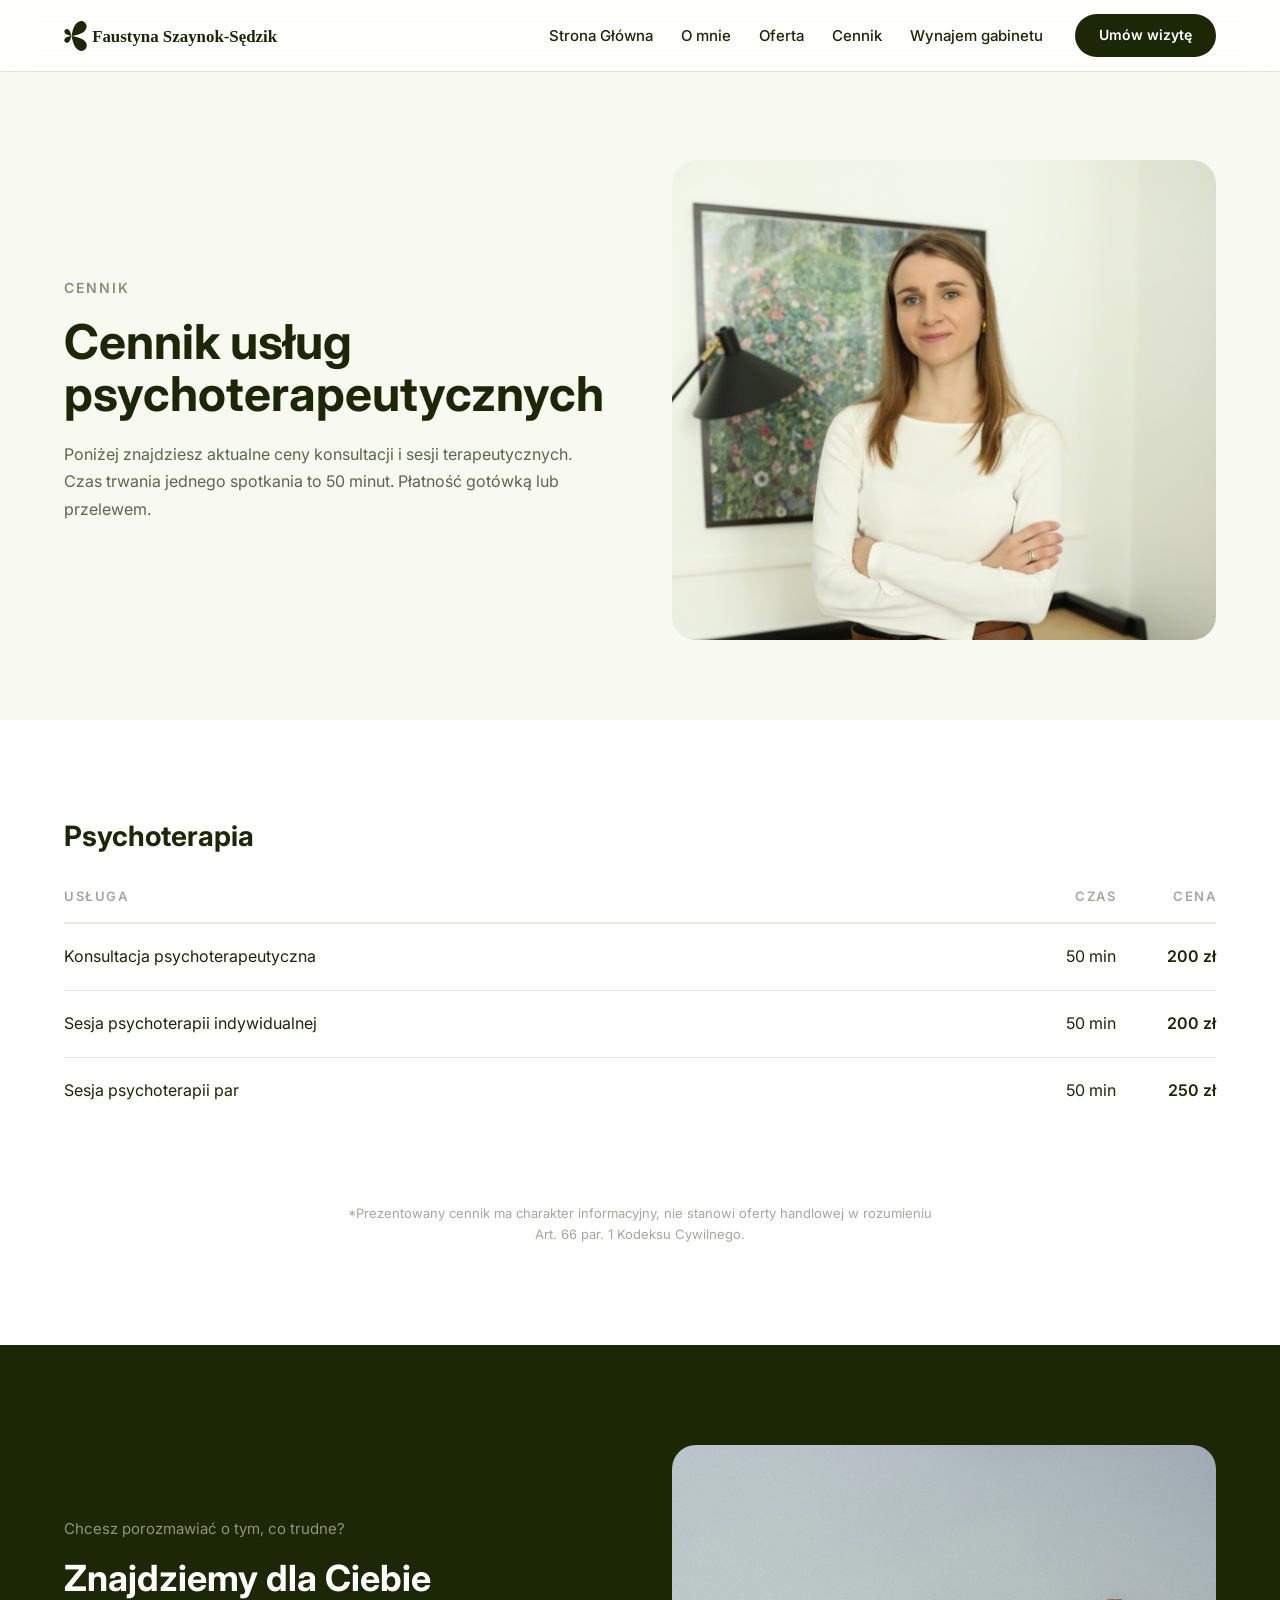
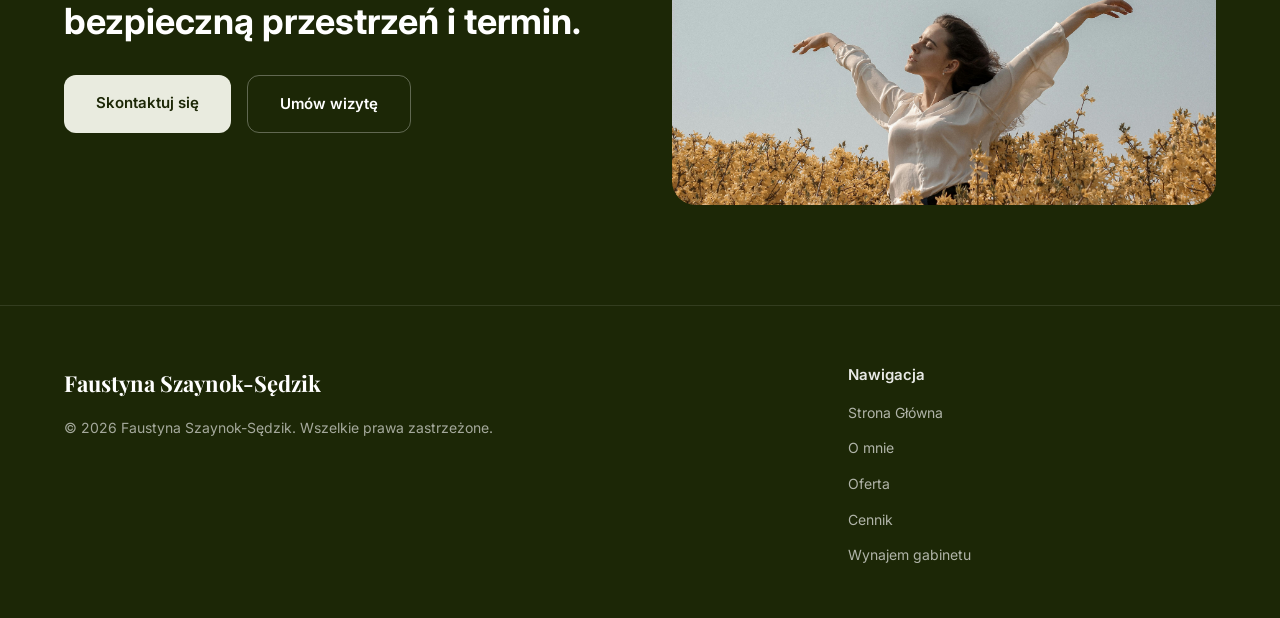
==== cennik.html @ 0db98215 "Redesign strony: nowe sekcje, podstrony cennik i wynajem, aktualizacja zdjęć - Nowa sekcja "Jak prze" ====
<!DOCTYPE html>
<html lang="pl">
<head>
  <meta charset="UTF-8">
  <meta name="viewport" content="width=device-width, initial-scale=1.0">
  <title>Cennik — Faustyna Szaynok-Sędzik | Psychoterapeuta Wrocław</title>
  <meta name="description" content="Cennik usług psychoterapeutycznych. Konsultacja psychoterapeutyczna, sesja terapeutyczna, wynajem gabinetów. Faustyna Szaynok-Sędzik, Wrocław.">
  <link rel="icon" href="assets/images/favicon.png" type="image/png">
  <link rel="preconnect" href="https://fonts.googleapis.com">
  <link rel="preconnect" href="https://fonts.gstatic.com" crossorigin>
  <link href="https://fonts.googleapis.com/css2?family=Inter:wght@400;600&family=Playfair+Display:wght@700&display=swap" rel="stylesheet">
  <link rel="stylesheet" href="css/style.css">
  <style>
    /* ========== PRICING PAGE ========== */
    .pricing-hero {
      padding: 160px 0 80px;
      background: var(--color-offwhite);
    }

    .pricing-hero__inner {
      display: grid;
      grid-template-columns: 1fr 1fr;
      gap: 64px;
      align-items: center;
    }

    .pricing-hero__subtitle {
      font-size: 14px;
      font-weight: 600;
      text-transform: uppercase;
      letter-spacing: 2px;
      color: var(--color-primary);
      opacity: 0.5;
      margin-bottom: 16px;
    }

    .pricing-hero__title {
      font-family: var(--font-heading);
      font-size: 48px;
      font-weight: 700;
      color: var(--color-primary);
      line-height: 1.1;
      margin-bottom: 20px;
    }

    .pricing-hero__text {
      font-size: 16px;
      line-height: 1.7;
      color: var(--color-primary);
      opacity: 0.7;
    }

    .pricing-hero__image {
      width: 100%;
      height: 480px;
      object-fit: cover;
      object-position: center 20%;
      border-radius: var(--radius);
    }

    /* Pricing tables */
    .pricing {
      padding: 100px 0;
      background: var(--color-white);
    }

    .pricing__section {
      margin-bottom: 80px;
    }

    .pricing__section:last-child {
      margin-bottom: 0;
    }

    .pricing__section-header {
      display: flex;
      align-items: baseline;
      gap: 24px;
      margin-bottom: 32px;
    }

    .pricing__section-number {
      font-family: var(--font-heading);
      font-size: 48px;
      font-weight: 700;
      color: var(--color-primary);
      opacity: 0.15;
      line-height: 1;
    }

    .pricing__section-title {
      font-family: var(--font-heading);
      font-size: 28px;
      font-weight: 700;
      color: var(--color-primary);
    }

    .pricing__table {
      width: 100%;
      border-collapse: collapse;
    }

    .pricing__table thead th {
      font-size: 13px;
      font-weight: 600;
      text-transform: uppercase;
      letter-spacing: 1.5px;
      color: var(--color-primary);
      opacity: 0.4;
      padding: 0 0 16px;
      text-align: left;
      border-bottom: 2px solid var(--color-sage);
    }

    .pricing__table thead th:nth-child(2),
    .pricing__table thead th:nth-child(3) {
      text-align: right;
      width: 100px;
    }

    .pricing__table tbody td {
      font-size: 16px;
      color: var(--color-primary);
      padding: 20px 0;
      border-bottom: 1px solid var(--color-sage);
    }

    .pricing__table tbody td:nth-child(2),
    .pricing__table tbody td:nth-child(3) {
      text-align: right;
      white-space: nowrap;
    }

    .pricing__table tbody td:nth-child(3) {
      font-weight: 600;
    }

    .pricing__table tbody tr:last-child td {
      border-bottom: none;
    }

    /* CTA section */
    .pricing-cta {
      padding: 100px 0;
      background: var(--color-primary);
    }

    .pricing-cta__inner {
      display: grid;
      grid-template-columns: 1fr 1fr;
      gap: 64px;
      align-items: center;
    }

    .pricing-cta__subtitle {
      font-size: 15px;
      color: var(--color-white);
      opacity: 0.5;
      margin-bottom: 16px;
    }

    .pricing-cta__title {
      font-family: var(--font-heading);
      font-size: 36px;
      font-weight: 700;
      color: var(--color-white);
      line-height: 1.2;
      margin-bottom: 32px;
    }

    .pricing-cta__buttons {
      display: flex;
      gap: 16px;
    }

    .pricing-cta__btn {
      display: inline-block;
      padding: 16px 32px;
      border-radius: var(--radius-sm);
      font-size: 15px;
      font-weight: 600;
      text-decoration: none;
      transition: opacity 0.2s;
    }

    .pricing-cta__btn:hover {
      opacity: 0.85;
    }

    .pricing-cta__btn--primary {
      background: var(--color-sage);
      color: var(--color-primary);
    }

    .pricing-cta__btn--outline {
      background: transparent;
      color: var(--color-white);
      border: 1.5px solid rgba(255,255,255,0.3);
    }

    .pricing-cta__image {
      width: 100%;
      height: 360px;
      object-fit: cover;
      border-radius: var(--radius);
    }

    /* Disclaimer */
    .pricing__disclaimer {
      text-align: center;
      font-size: 13px;
      color: var(--color-primary);
      opacity: 0.4;
      margin-top: 64px;
      line-height: 1.6;
    }

    /* Responsive */
    @media (max-width: 768px) {
      .pricing-hero__inner {
        grid-template-columns: 1fr;
        gap: 40px;
      }
      .pricing-hero__title {
        font-size: 32px;
      }
      .pricing-hero__image {
        height: 300px;
      }
      .pricing-cta__inner {
        grid-template-columns: 1fr;
        gap: 40px;
      }
      .pricing-cta__title {
        font-size: 28px;
      }
      .pricing-cta__image {
        height: 260px;
      }
      .pricing-cta__buttons {
        flex-direction: column;
      }
      .pricing-cta__btn {
        text-align: center;
      }
      .pricing__table tbody td,
      .pricing__table thead th {
        font-size: 14px;
      }
    }
  </style>
</head>
<body>

  <!-- ========== NAV ========== -->
  <nav class="nav" id="nav">
    <div class="container nav__inner">
      <a href="index.html" class="nav__logo">
        <img src="assets/images/logo-small.svg" alt="Faustyna Szaynok-Sędzik — Psychoterapia" class="nav__logo-img">
      </a>
      <button class="nav__hamburger" id="nav-toggle" aria-label="Otwórz menu" aria-expanded="false">
        <span></span>
        <span></span>
        <span></span>
      </button>
      <div class="nav__menu" id="nav-menu">
        <ul class="nav__list">
          <li><a href="index.html" class="nav__link">Strona Główna</a></li>
          <li><a href="index.html#about-section" class="nav__link">O mnie</a></li>
          <li><a href="index.html#service-section" class="nav__link">Oferta</a></li>
          <li><a href="cennik.html" class="nav__link">Cennik</a></li>
          <li><a href="wynajem.html" class="nav__link">Wynajem gabinetu</a></li>
        </ul>
        <a href="index.html#booking-section" class="btn btn--primary nav__cta">Umów wizytę</a>
      </div>
    </div>
  </nav>

  <!-- ========== PRICING HERO ========== -->
  <section class="pricing-hero">
    <div class="container">
      <div class="pricing-hero__inner">
        <div>
          <p class="pricing-hero__subtitle">Cennik</p>
          <h1 class="pricing-hero__title">Cennik usług psychoterapeutycznych</h1>
          <p class="pricing-hero__text">Poniżej znajdziesz aktualne ceny konsultacji i sesji terapeutycznych. Czas trwania jednego spotkania to 50 minut. Płatność gotówką lub przelewem.</p>
        </div>
        <img src="assets/images/portrait-cennik.jpeg" alt="Faustyna Szaynok-Sędzik — psychoterapeuta Wrocław" class="pricing-hero__image">
      </div>
    </div>
  </section>

  <!-- ========== PRICING TABLES ========== -->
  <section class="pricing">
    <div class="container">

      <div class="pricing__section">
        <div class="pricing__section-header">
          <h2 class="pricing__section-title">Psychoterapia</h2>
        </div>
        <table class="pricing__table">
          <thead>
            <tr>
              <th>Usługa</th>
              <th>Czas</th>
              <th>Cena</th>
            </tr>
          </thead>
          <tbody>
            <tr>
              <td>Konsultacja psychoterapeutyczna</td>
              <td>50 min</td>
              <td>200 zł</td>
            </tr>
            <tr>
              <td>Sesja psychoterapii indywidualnej</td>
              <td>50 min</td>
              <td>200 zł</td>
            </tr>
            <tr>
              <td>Sesja psychoterapii par</td>
              <td>50 min</td>
              <td>250 zł</td>
            </tr>
          </tbody>
        </table>
      </div>

      <p class="pricing__disclaimer">*Prezentowany cennik ma charakter informacyjny, nie stanowi oferty handlowej w rozumieniu<br>Art. 66 par. 1 Kodeksu Cywilnego.</p>

    </div>
  </section>

  <!-- ========== CTA ========== -->
  <section class="pricing-cta">
    <div class="container">
      <div class="pricing-cta__inner">
        <div>
          <p class="pricing-cta__subtitle">Chcesz porozmawiać o tym, co trudne?</p>
          <h2 class="pricing-cta__title">Znajdziemy dla Ciebie bezpieczną przestrzeń i&nbsp;termin.</h2>
          <div class="pricing-cta__buttons">
            <a href="index.html#contact-section" class="pricing-cta__btn pricing-cta__btn--primary">Skontaktuj się</a>
            <a href="index.html#booking-section" class="pricing-cta__btn pricing-cta__btn--outline">Umów wizytę</a>
          </div>
        </div>
        <img src="assets/images/bg2.jpeg" alt="Gabinet psychoterapeutyczny Wrocław" class="pricing-cta__image">
      </div>
    </div>
  </section>

  <!-- ========== FOOTER ========== -->
  <footer class="footer">
    <div class="container footer__inner">
      <div class="footer__brand">
        <span class="footer__logo-text">Faustyna Szaynok-Sędzik</span>
        <p class="footer__copy">&copy; 2026 Faustyna Szaynok-Sędzik. Wszelkie prawa zastrzeżone.</p>
      </div>
      <nav class="footer__nav">
        <h4 class="footer__nav-title">Nawigacja</h4>
        <ul class="footer__nav-list">
          <li><a href="index.html">Strona Główna</a></li>
          <li><a href="index.html#about-section">O mnie</a></li>
          <li><a href="index.html#service-section">Oferta</a></li>
          <li><a href="cennik.html">Cennik</a></li>
          <li><a href="wynajem.html">Wynajem gabinetu</a></li>
        </ul>
      </nav>
    </div>
  </footer>

  <script src="js/main.js"></script>
</body>
</html>
---- css/style.css ----
/* ========================================
   DESIGN TOKENS / CUSTOM PROPERTIES
   ======================================== */
:root {
  --color-primary: #1C2706;
  --color-white: #FFFFFF;
  --color-sage: #E9EBDF;
  --color-green: #D5DEC5;
  --color-offwhite: #F8FAF2;
  --color-border: rgba(0, 0, 0, 0.12);

  --font-heading: 'Satoshi', 'Inter', sans-serif;
  --font-body: 'Inter', sans-serif;
  --font-logo: 'Playfair Display', Georgia, serif;

  --radius: 24px;
  --radius-sm: 12px;
  --radius-xs: 8px;
  --max-width: 1200px;

  --nav-height: 72px;
}

/* ========================================
   RESET & BASE
   ======================================== */
*,
*::before,
*::after {
  margin: 0;
  padding: 0;
  box-sizing: border-box;
}

html {
  scroll-behavior: smooth;
  scroll-padding-top: var(--nav-height);
}

body {
  font-family: var(--font-body);
  font-size: 16px;
  line-height: 1.6;
  color: var(--color-primary);
  background: var(--color-white);
  -webkit-font-smoothing: antialiased;
}

img {
  max-width: 100%;
  height: auto;
  display: block;
}

a {
  text-decoration: none;
  color: inherit;
}

ul {
  list-style: none;
}

h1, h2, h3, h4 {
  font-family: var(--font-heading);
  font-weight: 700;
  line-height: 1.2;
}

/* ========================================
   UTILITIES
   ======================================== */
.container {
  width: 100%;
  max-width: var(--max-width);
  margin: 0 auto;
  padding: 0 24px;
}

.section-title {
  font-size: 32px;
  text-align: center;
  margin-bottom: 48px;
}

.section-title--light {
  color: var(--color-white);
}

.btn {
  display: inline-flex;
  align-items: center;
  justify-content: center;
  padding: 14px 28px;
  border-radius: 50px;
  font-family: var(--font-body);
  font-size: 16px;
  font-weight: 600;
  cursor: pointer;
  border: none;
  transition: transform 0.2s, box-shadow 0.2s, opacity 0.2s;
}

.btn:hover {
  transform: translateY(-2px);
  box-shadow: 0 4px 16px rgba(28, 39, 6, 0.2);
}

.btn:active {
  transform: translateY(0);
}

.btn--primary {
  background: var(--color-primary);
  color: var(--color-white);
}

.tag {
  display: inline-block;
  padding: 6px 16px;
  background: rgba(28, 39, 6, 0.1);
  border-radius: 50px;
  font-size: 14px;
  font-weight: 600;
}


/* ========================================
   NAVIGATION
   ======================================== */
.nav {
  position: fixed;
  top: 0;
  left: 0;
  right: 0;
  z-index: 1000;
  height: var(--nav-height);
  background: rgba(255, 255, 255, 0.85);
  backdrop-filter: blur(16px);
  -webkit-backdrop-filter: blur(16px);
  border-bottom: 1px solid var(--color-border);
  transition: background 0.3s;
}

.nav__inner {
  display: flex;
  align-items: center;
  justify-content: space-between;
  height: 100%;
}

.nav__logo-img {
  height: 30px;
  width: auto;
}

.nav__menu {
  display: flex;
  align-items: center;
  gap: 32px;
}

.nav__list {
  display: flex;
  gap: 28px;
}

.nav__link {
  font-size: 15px;
  font-weight: 500;
  color: var(--color-primary);
  transition: opacity 0.2s;
  position: relative;
}

.nav__link::after {
  content: '';
  position: absolute;
  bottom: -4px;
  left: 0;
  width: 0;
  height: 2px;
  background: var(--color-primary);
  transition: width 0.25s;
}

.nav__link:hover::after {
  width: 100%;
}

.nav__cta {
  padding: 10px 24px;
  font-size: 14px;
}

/* Hamburger */
.nav__hamburger {
  display: none;
  flex-direction: column;
  justify-content: center;
  gap: 5px;
  width: 32px;
  height: 32px;
  background: none;
  border: none;
  cursor: pointer;
  padding: 0;
  z-index: 1001;
}

.nav__hamburger span {
  display: block;
  width: 24px;
  height: 2px;
  background: var(--color-primary);
  border-radius: 2px;
  transition: transform 0.3s, opacity 0.3s;
}

.nav__hamburger.active span:nth-child(1) {
  transform: translateY(7px) rotate(45deg);
}

.nav__hamburger.active span:nth-child(2) {
  opacity: 0;
}

.nav__hamburger.active span:nth-child(3) {
  transform: translateY(-7px) rotate(-45deg);
}

/* ========================================
   HERO
   ======================================== */
.hero {
  position: relative;
  min-height: 90vh;
  display: flex;
  align-items: center;
  padding-top: var(--nav-height);
  overflow: hidden;
}

.hero__bg {
  position: absolute;
  inset: 0;
  z-index: 0;
}

.hero__bg-img {
  width: 100%;
  height: 100%;
  object-fit: cover;
}

.hero__bg::after {
  content: '';
  position: absolute;
  inset: 0;
  background: rgba(255, 255, 255, 0.35);
}

.hero__inner {
  position: relative;
  z-index: 1;
  padding-top: 80px;
  padding-bottom: 80px;
}

.hero__tags {
  display: flex;
  gap: 8px;
  margin-bottom: 20px;
  flex-wrap: wrap;
}

.hero__title {
  font-size: 48px;
  line-height: 1.15;
  margin-bottom: 20px;
  max-width: 560px;
}

.hero__description {
  font-size: 18px;
  line-height: 1.7;
  color: rgba(28, 39, 6, 0.75);
  margin-bottom: 32px;
  max-width: 480px;
}


/* ========================================
   ABOUT
   ======================================== */
.about {
  padding: 100px 0;
  background: var(--color-white);
}

.about__inner {
  display: grid;
  grid-template-columns: 1fr 1fr;
  gap: 64px;
  align-items: start;
}

.about__image {
  position: sticky;
  top: calc(var(--nav-height) + 24px);
}

.about__image img {
  width: 100%;
  border-radius: var(--radius);
  object-fit: cover;
  aspect-ratio: 4 / 5;
}

.about__stats {
  margin-bottom: 24px;
}

.about__stat {
  display: flex;
  align-items: baseline;
  gap: 12px;
}

.about__stat-number {
  font-family: var(--font-heading);
  font-size: 56px;
  font-weight: 700;
  color: var(--color-primary);
  line-height: 1;
}

.about__stat-label {
  font-size: 18px;
  font-weight: 600;
  color: rgba(28, 39, 6, 0.7);
}

.about__credentials {
  display: flex;
  gap: 16px;
  flex-wrap: wrap;
  margin-bottom: 32px;
}

.about__credential {
  display: flex;
  align-items: center;
  gap: 6px;
  padding: 6px 14px;
  background: var(--color-sage);
  border-radius: 50px;
  font-size: 14px;
  font-weight: 600;
}

.about__credential-icon {
  width: 16px;
  height: 16px;
}

.about__title {
  font-size: 40px;
  margin-bottom: 20px;
}

.about__text {
  font-size: 16px;
  line-height: 1.7;
  color: rgba(28, 39, 6, 0.75);
  margin-bottom: 16px;
}

/* Expandable "read more" for about text */
.about__text-wrapper {
  position: relative;
}

.about__text-wrapper .about__text:nth-child(n+4) {
  display: none;
}

.about__text-wrapper.expanded .about__text:nth-child(n+4) {
  display: block;
}

.about__text-wrapper:not(.expanded)::after {
  content: '';
  display: block;
  height: 48px;
  margin-top: -48px;
  background: linear-gradient(to bottom, rgba(255,255,255,0), var(--color-white));
  position: relative;
  z-index: 1;
  pointer-events: none;
}

.about__read-more {
  display: inline-flex;
  align-items: center;
  gap: 6px;
  margin-top: 8px;
  padding: 10px 24px;
  border-radius: 50px;
  border: 1.5px solid var(--color-primary);
  background: transparent;
  font-family: var(--font-body);
  font-size: 15px;
  font-weight: 600;
  color: var(--color-primary);
  cursor: pointer;
  transition: background 0.2s, color 0.2s;
  position: relative;
  z-index: 2;
}

.about__read-more:hover {
  background: var(--color-primary);
  color: var(--color-white);
}

.about__read-more svg {
  transition: transform 0.3s;
}

.about__text-wrapper.expanded .about__read-more svg {
  transform: rotate(180deg);
}

/* ========================================
   DIPLOMA
   ======================================== */
.diploma {
  padding: 80px 0;
  background: var(--color-sage);
}

.diploma__frame {
  max-width: 600px;
  margin: 0 auto;
  text-align: center;
}

.diploma__img {
  width: 100%;
  border-radius: var(--radius);
  box-shadow: 0 4px 24px rgba(28, 39, 6, 0.1);
  margin-bottom: 16px;
}

.diploma__caption {
  font-size: 14px;
  color: rgba(28, 39, 6, 0.6);
  line-height: 1.5;
}

/* ========================================
   PROCESS
   ======================================== */
.process {
  padding: 100px 0;
  background: var(--color-offwhite);
}

.process__header {
  display: grid;
  grid-template-columns: 1fr 1fr;
  gap: 48px;
  align-items: end;
  margin-bottom: 56px;
}

.process__title {
  font-family: var(--font-heading);
  font-size: 40px;
  font-weight: 700;
  color: var(--color-primary);
  line-height: 1.15;
}

.process__intro {
  font-size: 16px;
  line-height: 1.7;
  color: var(--color-primary);
  opacity: 0.7;
}

.process__grid {
  display: grid;
  grid-template-columns: repeat(4, 1fr);
  gap: 24px;
}

.process__card {
  background: var(--color-sage);
  border-radius: var(--radius);
  padding: 32px 28px;
  display: flex;
  flex-direction: column;
  min-height: 280px;
  position: relative;
}

.process__number {
  font-family: var(--font-heading);
  font-size: 48px;
  font-weight: 700;
  color: var(--color-primary);
  opacity: 0.2;
  line-height: 1;
  margin-bottom: 16px;
}

.process__card-title {
  font-family: var(--font-heading);
  font-size: 18px;
  font-weight: 700;
  color: var(--color-primary);
  margin-bottom: 12px;
}

.process__card-text {
  font-size: 14px;
  line-height: 1.7;
  color: var(--color-primary);
  opacity: 0.7;
  flex: 1;
}

.process__icon {
  color: var(--color-primary);
  opacity: 0.25;
  margin-top: 20px;
  align-self: flex-end;
}

@media (max-width: 900px) {
  .process__header {
    grid-template-columns: 1fr;
    gap: 20px;
  }
  .process__grid {
    grid-template-columns: 1fr 1fr;
  }
}

@media (max-width: 600px) {
  .process__title {
    font-size: 28px;
  }
  .process__grid {
    grid-template-columns: 1fr;
  }
}

/* ========================================
   SERVICES
   ======================================== */
.services {
  padding: 100px 0;
  background: var(--color-white);
}

.services__header {
  margin-bottom: 56px;
}

.services__title {
  font-family: var(--font-heading);
  font-size: 40px;
  font-weight: 700;
  color: var(--color-primary);
}

.services__grid {
  display: flex;
  flex-direction: column;
  gap: 20px;
}

.services__card {
  background: var(--color-primary);
  border-radius: var(--radius);
  padding: 40px 40px;
  transition: transform 0.3s;
}

.services__card:hover {
  transform: translateY(-3px);
}

.services__card-inner {
  display: flex;
  gap: 40px;
  align-items: flex-start;
}

.services__label {
  font-family: var(--font-heading);
  font-size: 48px;
  font-weight: 700;
  color: var(--color-white);
  opacity: 0.2;
  line-height: 1;
  flex-shrink: 0;
}

.services__card-content {
  flex: 1;
}

.services__card-title {
  font-family: var(--font-heading);
  font-size: 22px;
  font-weight: 700;
  color: var(--color-white);
  margin-bottom: 12px;
}

.services__card-text {
  font-size: 15px;
  line-height: 1.7;
  color: var(--color-white);
  opacity: 0.85;
}

.services__card-text + .services__card-text {
  margin-top: 12px;
}

.services__card-prices {
  margin-top: 16px;
  opacity: 0.85;
  font-weight: 500;
}


/* ========================================
   BENEFITS
   ======================================== */
.benefits {
  padding: 100px 0;
  background: var(--color-sage);
}

.benefits__grid {
  display: grid;
  grid-template-columns: repeat(4, 1fr);
  gap: 24px;
}

.benefits__card {
  background: var(--color-white);
  padding: 36px 28px;
  border-radius: var(--radius);
  text-align: center;
  transition: transform 0.3s;
}

.benefits__card:hover {
  transform: translateY(-4px);
}

.benefits__icon {
  width: 52px;
  height: 52px;
  margin: 0 auto 20px;
}

.benefits__icon img {
  width: 100%;
  height: 100%;
}

.benefits__card-title {
  font-size: 18px;
  margin-bottom: 10px;
}

.benefits__card-text {
  font-size: 14px;
  line-height: 1.65;
  color: rgba(28, 39, 6, 0.7);
}

/* ========================================
   TESTIMONIALS
   ======================================== */
.testimonials {
  padding: 100px 0;
  background: var(--color-green);
}

.testimonials__grid {
  display: grid;
  grid-template-columns: repeat(3, 1fr);
  gap: 24px;
}

.testimonials__card {
  background: var(--color-white);
  padding: 36px 28px;
  border-radius: var(--radius);
}

.testimonials__stars {
  color: #F5A623;
  font-size: 18px;
  letter-spacing: 2px;
  margin-bottom: 16px;
}

.testimonials__quote {
  font-size: 15px;
  line-height: 1.7;
  color: rgba(28, 39, 6, 0.8);
  margin-bottom: 24px;
  font-style: italic;
}

.testimonials__author {
  display: flex;
  align-items: center;
  gap: 12px;
}

.testimonials__avatar {
  width: 44px;
  height: 44px;
  border-radius: 50%;
  object-fit: cover;
}

.testimonials__name {
  font-weight: 600;
  font-size: 15px;
}

.testimonials__detail {
  font-size: 13px;
  color: rgba(28, 39, 6, 0.55);
}

/* ========================================
   FAQ
   ======================================== */
.faq {
  padding: 100px 0;
  background: var(--color-offwhite);
}

.faq__list {
  max-width: 780px;
  margin: 0 auto;
}

.faq__item {
  border-bottom: 1px solid var(--color-border);
}

.faq__item:first-child {
  border-top: 1px solid var(--color-border);
}

.faq__question {
  width: 100%;
  display: flex;
  align-items: center;
  justify-content: space-between;
  padding: 20px 0;
  background: none;
  border: none;
  cursor: pointer;
  font-family: var(--font-body);
  font-size: 17px;
  font-weight: 600;
  color: var(--color-primary);
  text-align: left;
  gap: 16px;
}

.faq__chevron {
  flex-shrink: 0;
  transition: transform 0.3s;
}

.faq__item.active .faq__chevron {
  transform: rotate(180deg);
}

.faq__answer {
  max-height: 0;
  overflow: hidden;
  transition: max-height 0.35s ease, padding 0.35s ease;
}

.faq__item.active .faq__answer {
  max-height: 500px;
}

.faq__answer p {
  padding-bottom: 20px;
  font-size: 15px;
  line-height: 1.7;
  color: rgba(28, 39, 6, 0.7);
}

/* ========================================
   BOOKING
   ======================================== */
.booking {
  padding: 100px 0;
  background: var(--color-sage);
}

.booking__subtitle {
  text-align: center;
  font-size: 16px;
  opacity: 0.8;
  margin-top: -32px;
  margin-bottom: 48px;
  max-width: 520px;
  margin-left: auto;
  margin-right: auto;
}

.booking__grid {
  display: grid;
  grid-template-columns: 1fr 1fr;
  gap: 32px;
  align-items: start;
}

.booking__calendar-card {
  background: var(--color-white);
  border-radius: var(--radius);
  padding: 32px;
}

.calendar__header {
  display: flex;
  align-items: center;
  justify-content: space-between;
  margin-bottom: 24px;
}

.calendar__month-label {
  font-family: var(--font-heading);
  font-weight: 700;
  font-size: 20px;
  color: var(--color-primary);
}

.calendar__nav-btn {
  width: 40px;
  height: 40px;
  border-radius: 50%;
  border: 1.5px solid var(--color-primary);
  background: transparent;
  cursor: pointer;
  display: flex;
  align-items: center;
  justify-content: center;
  transition: background 0.2s, color 0.2s;
  color: var(--color-primary);
  font-size: 18px;
  line-height: 1;
}

.calendar__nav-btn:hover {
  background: var(--color-primary);
  color: var(--color-white);
}

.calendar__nav-btn:disabled {
  opacity: 0.3;
  cursor: not-allowed;
}

.calendar__nav-btn:disabled:hover {
  background: transparent;
  color: var(--color-primary);
}

.calendar__weekdays {
  display: grid;
  grid-template-columns: repeat(7, 1fr);
  gap: 4px;
  margin-bottom: 8px;
}

.calendar__weekday {
  text-align: center;
  font-weight: 600;
  font-size: 12px;
  color: var(--color-primary);
  opacity: 0.5;
  padding: 8px 0;
  text-transform: uppercase;
  letter-spacing: 0.5px;
}

.calendar__days {
  display: grid;
  grid-template-columns: repeat(7, 1fr);
  gap: 4px;
}

.calendar__day {
  aspect-ratio: 1;
  display: flex;
  align-items: center;
  justify-content: center;
  border-radius: var(--radius-sm);
  font-weight: 500;
  font-size: 14px;
  color: var(--color-primary);
  border: none;
  background: transparent;
  cursor: pointer;
  transition: background 0.2s, color 0.2s;
  font-family: var(--font-body);
}

.calendar__day:hover:not(.calendar__day--disabled):not(.calendar__day--empty) {
  background: var(--color-green);
}

.calendar__day--disabled {
  opacity: 0.25;
  cursor: not-allowed;
}

.calendar__day--empty {
  cursor: default;
}

.calendar__day--selected {
  background: var(--color-primary);
  color: var(--color-white);
}

.calendar__day--selected:hover {
  background: var(--color-primary);
  color: var(--color-white);
}

.calendar__day--today {
  border: 1.5px solid var(--color-primary);
  opacity: 0.35;
  cursor: not-allowed;
}

/* Timeslots */
.timeslots {
  margin-top: 24px;
}

.timeslots__label {
  font-weight: 600;
  font-size: 14px;
  color: var(--color-primary);
  margin-bottom: 12px;
}

.timeslots__grid {
  display: grid;
  grid-template-columns: repeat(4, 1fr);
  gap: 8px;
}

.timeslot {
  padding: 10px 0;
  border-radius: var(--radius-sm);
  border: 1.5px solid var(--color-primary);
  background: transparent;
  font-family: var(--font-body);
  font-weight: 500;
  font-size: 14px;
  color: var(--color-primary);
  cursor: pointer;
  text-align: center;
  transition: background 0.2s, color 0.2s, border-color 0.2s;
}

.timeslot:hover {
  background: var(--color-green);
}

.timeslot--selected {
  background: var(--color-primary);
  color: var(--color-white);
  border-color: var(--color-primary);
}

.timeslot--selected:hover {
  background: var(--color-primary);
  color: var(--color-white);
}

/* Booking Form Card */
.booking__form-card {
  background: var(--color-white);
  border-radius: var(--radius);
  padding: 32px;
}

.booking__form-title {
  font-family: var(--font-heading);
  font-weight: 700;
  font-size: 20px;
  color: var(--color-primary);
  margin-bottom: 8px;
}

.booking__form-desc {
  font-size: 14px;
  color: var(--color-primary);
  opacity: 0.6;
  margin-bottom: 24px;
  line-height: 1.5;
}

.booking__selected-info {
  background: var(--color-offwhite);
  border-radius: var(--radius-sm);
  padding: 14px 18px;
  margin-bottom: 24px;
  font-size: 14px;
  color: var(--color-primary);
  display: none;
}

.booking__selected-info--visible {
  display: block;
}

.booking__selected-info strong {
  font-weight: 600;
}

.booking__field {
  margin-bottom: 16px;
}

.booking__field label {
  display: block;
  font-size: 14px;
  font-weight: 600;
  color: var(--color-primary);
  margin-bottom: 6px;
}

.booking__field input,
.booking__field textarea {
  width: 100%;
  padding: 14px 16px;
  border-radius: var(--radius-xs);
  border: 1.5px solid var(--color-primary);
  background: var(--color-white);
  font-family: var(--font-body);
  font-size: 15px;
  color: var(--color-primary);
  outline: none;
  transition: border-color 0.2s, box-shadow 0.2s;
}

.booking__field input::placeholder,
.booking__field textarea::placeholder {
  color: var(--color-primary);
  opacity: 0.4;
}

.booking__field input:focus,
.booking__field textarea:focus {
  border-color: var(--color-primary);
  box-shadow: 0 0 0 3px rgba(28, 39, 6, 0.1);
}

.booking__field textarea {
  resize: vertical;
  min-height: 80px;
}

.booking__submit-btn {
  width: 100%;
  margin-top: 8px;
}

.booking__submit-btn:disabled {
  opacity: 0.5;
  cursor: not-allowed;
  transform: none;
  box-shadow: none;
}

.booking__submit-btn:disabled:hover {
  transform: none;
  box-shadow: none;
}

.booking__status {
  text-align: center;
  padding: 16px;
  border-radius: var(--radius-sm);
  margin-top: 16px;
  font-size: 14px;
  display: none;
}

.booking__status--success {
  display: block;
  background: var(--color-green);
  color: var(--color-primary);
}

.booking__status--error {
  display: block;
  background: #fde8e8;
  color: #c53030;
}

/* ========================================
   FOOTER
   ======================================== */
.footer {
  padding: 60px 0 40px;
  background: var(--color-primary);
  color: var(--color-white);
  border-top: 1px solid rgba(255, 255, 255, 0.1);
}

.footer__inner {
  display: grid;
  grid-template-columns: 2fr 1fr;
  gap: 48px;
}

.footer__logo-text {
  font-family: var(--font-logo);
  font-size: 22px;
  font-weight: 700;
  color: var(--color-white);
  display: block;
  margin-bottom: 16px;
}

.footer__copy {
  font-size: 14px;
  opacity: 0.6;
}

.footer__nav-title {
  font-size: 15px;
  font-weight: 600;
  margin-bottom: 16px;
  opacity: 0.9;
}

.footer__nav-list li {
  margin-bottom: 10px;
}

.footer__nav-list a {
  font-size: 14px;
  opacity: 0.65;
  transition: opacity 0.2s;
}

.footer__nav-list a:hover {
  opacity: 1;
}

.footer__social-links {
  display: flex;
  gap: 12px;
}

.footer__social-link {
  width: 40px;
  height: 40px;
  border-radius: 50%;
  background: rgba(255, 255, 255, 0.1);
  display: flex;
  align-items: center;
  justify-content: center;
  transition: background 0.2s;
}

.footer__social-link:hover {
  background: rgba(255, 255, 255, 0.2);
}

.footer__social-link svg {
  width: 18px;
  height: 18px;
  fill: var(--color-white);
}

/* ========================================
   RESPONSIVE — TABLET (≤1199px)
   ======================================== */
@media (max-width: 1199px) {
  .hero__title {
    font-size: 40px;
  }

  .section-title {
    font-size: 30px;
  }

  .about__stat-number {
    font-size: 48px;
  }

  .about__title {
    font-size: 34px;
  }

  .benefits__grid {
    grid-template-columns: repeat(2, 1fr);
  }

  .testimonials__grid {
    grid-template-columns: repeat(2, 1fr);
  }

  .booking__grid {
    gap: 24px;
  }

  .timeslots__grid {
    grid-template-columns: repeat(3, 1fr);
  }

  .footer__inner {
    grid-template-columns: 1fr 1fr;
    gap: 32px;
  }
}

/* ========================================
   RESPONSIVE — MOBILE (≤809px)
   ======================================== */
@media (max-width: 809px) {
  :root {
    --nav-height: 64px;
  }

  .nav__hamburger {
    display: flex;
  }

  .nav__menu {
    position: fixed;
    top: 0;
    right: 0;
    width: 100%;
    height: 100vh;
    background: var(--color-white);
    flex-direction: column;
    justify-content: center;
    align-items: center;
    gap: 24px;
    transform: translateX(100%);
    transition: transform 0.35s ease;
    z-index: 1000;
  }

  .nav__menu.open {
    transform: translateX(0);
  }

  .nav__list {
    flex-direction: column;
    align-items: center;
    gap: 24px;
  }

  .nav__link {
    font-size: 20px;
  }

  .hero__inner {
    padding-top: 48px;
    padding-bottom: 48px;
  }

  .hero__title {
    font-size: 32px;
  }

  .about {
    padding: 64px 0;
  }

  .about__inner {
    grid-template-columns: 1fr;
    gap: 40px;
  }

  .about__image {
    position: static;
  }

  .about__title {
    font-size: 28px;
  }

  .services {
    padding: 64px 0;
  }

  .services__title {
    font-size: 28px;
  }

  .services__card {
    padding: 28px 24px;
  }

  .services__card-inner {
    flex-direction: column;
    gap: 16px;
  }

  .benefits {
    padding: 64px 0;
  }

  .benefits__grid {
    grid-template-columns: 1fr;
  }

  .testimonials {
    padding: 64px 0;
  }

  .testimonials__grid {
    grid-template-columns: 1fr;
  }

  .faq {
    padding: 64px 0;
  }

  .booking {
    padding: 64px 0;
  }

  .booking__grid {
    grid-template-columns: 1fr;
  }

  .timeslots__grid {
    grid-template-columns: repeat(3, 1fr);
  }

  .section-title {
    font-size: 26px;
    margin-bottom: 36px;
  }

  .footer {
    padding: 48px 0 32px;
  }

  .footer__inner {
    grid-template-columns: 1fr;
    gap: 32px;
    text-align: center;
  }

  .footer__social-links {
    justify-content: center;
  }
}
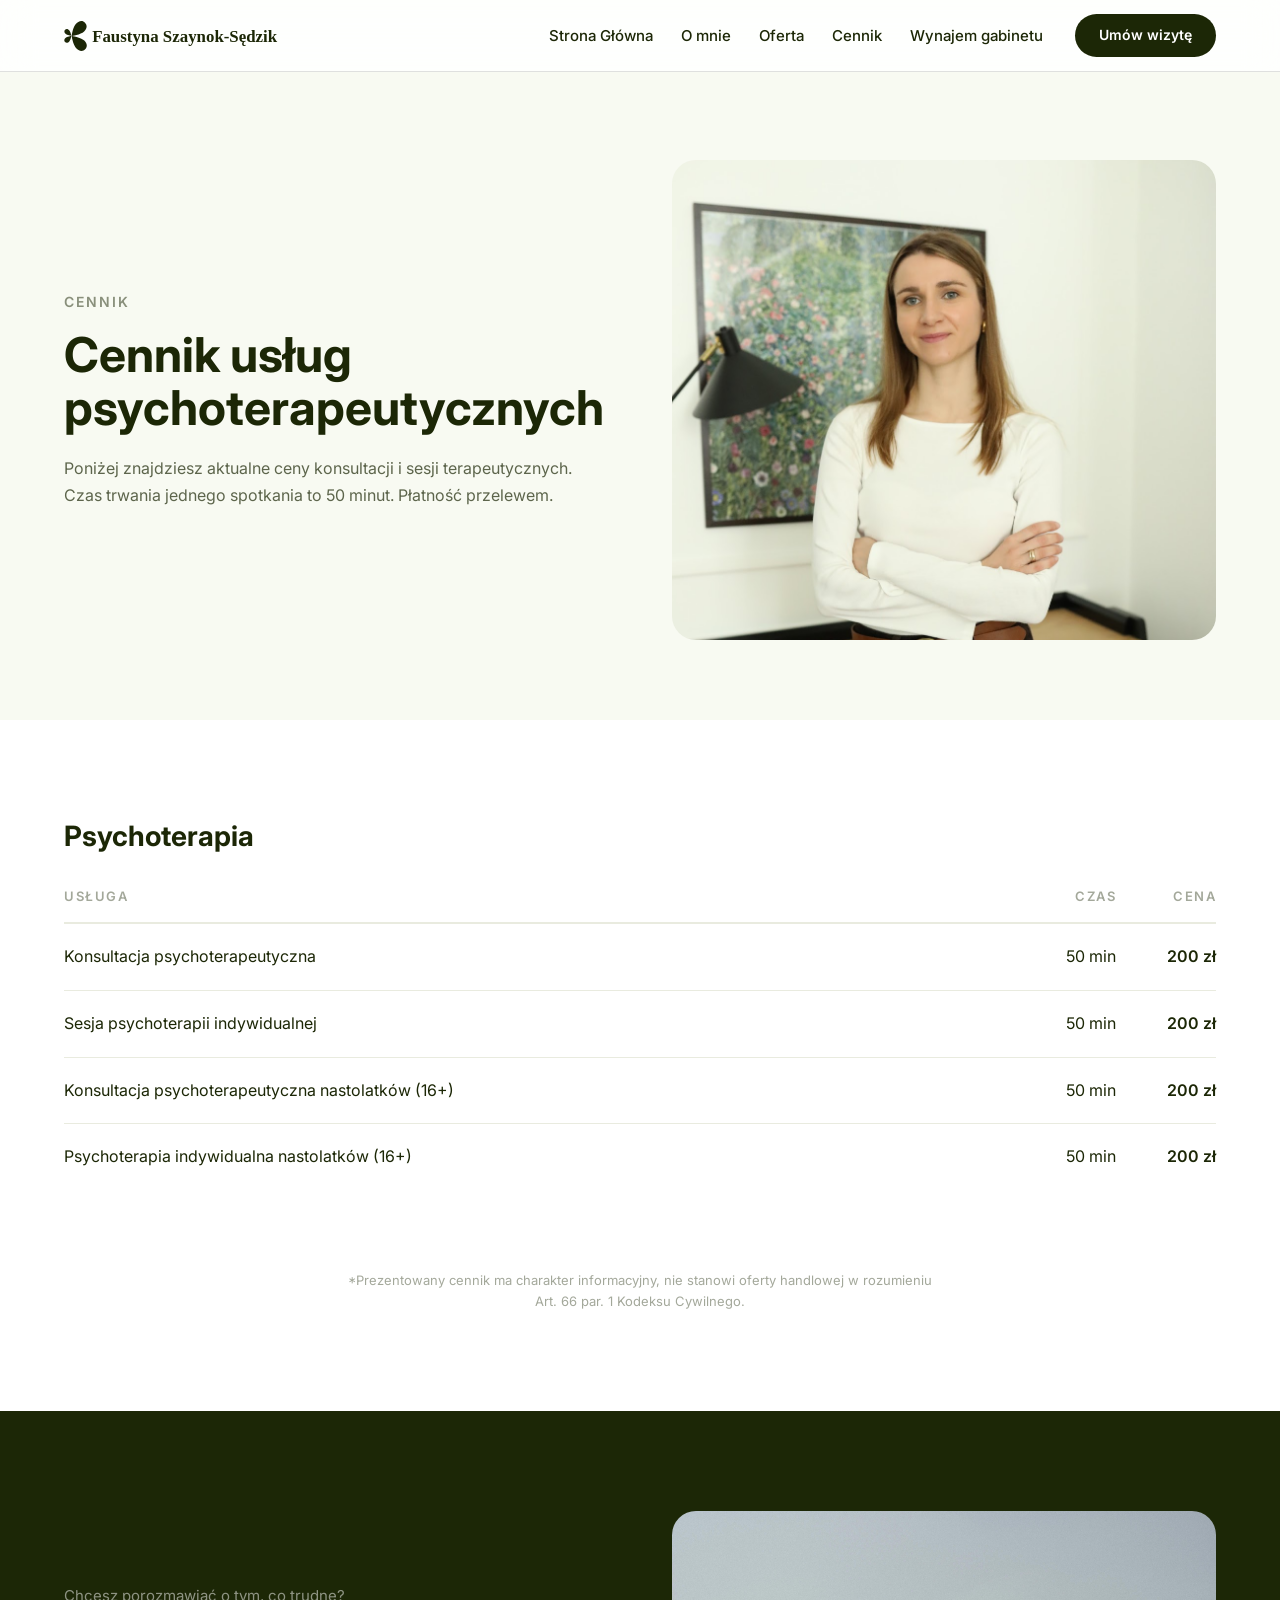
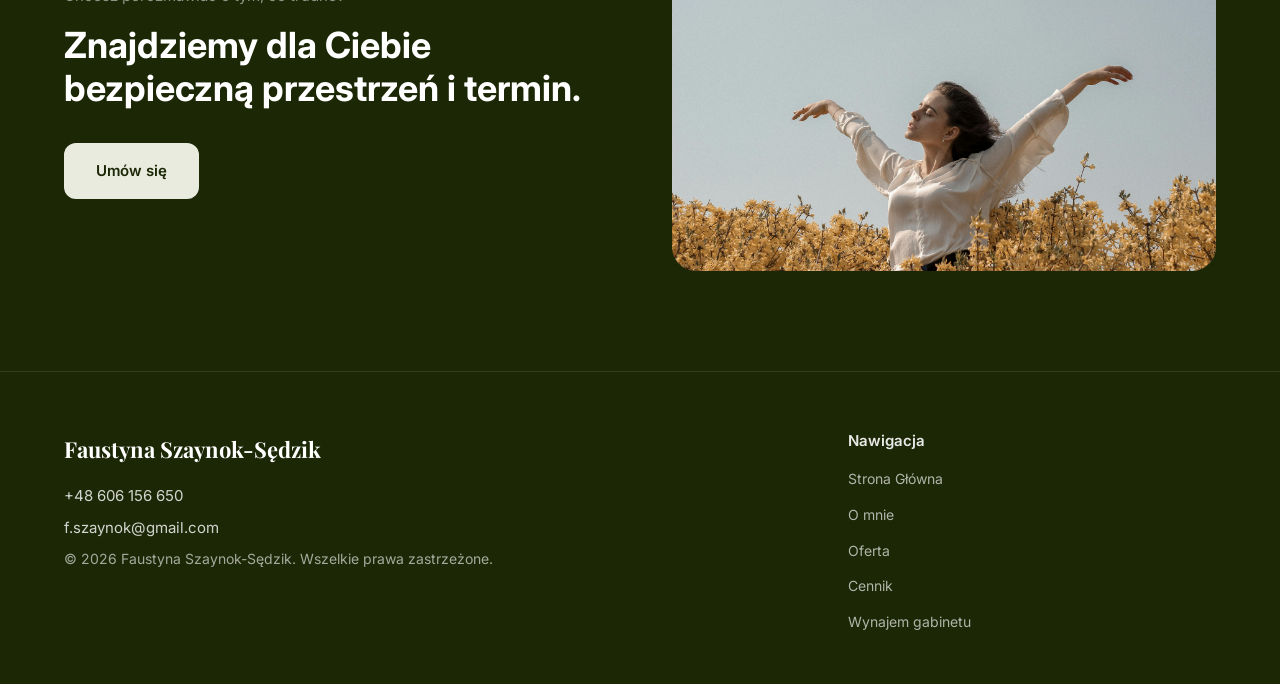
==== commit 3867e032: "Galeria zdjęć, lightbox, kontakt w stopce, poprawki linków - Galeria na wynajmie: 10 zdjęć gabinetów" ====
--- a/cennik.html
+++ b/cennik.html
@@ -255,7 +255,7 @@
   <!-- ========== NAV ========== -->
   <nav class="nav" id="nav">
     <div class="container nav__inner">
-      <a href="index.html" class="nav__logo">
+      <a href="/" class="nav__logo">
         <img src="assets/images/logo-small.svg" alt="Faustyna Szaynok-Sędzik — Psychoterapia" class="nav__logo-img">
       </a>
       <button class="nav__hamburger" id="nav-toggle" aria-label="Otwórz menu" aria-expanded="false">
@@ -265,13 +265,13 @@
       </button>
       <div class="nav__menu" id="nav-menu">
         <ul class="nav__list">
-          <li><a href="index.html" class="nav__link">Strona Główna</a></li>
-          <li><a href="index.html#about-section" class="nav__link">O mnie</a></li>
-          <li><a href="index.html#service-section" class="nav__link">Oferta</a></li>
+          <li><a href="/" class="nav__link">Strona Główna</a></li>
+          <li><a href="/#about-section" class="nav__link">O mnie</a></li>
+          <li><a href="/#service-section" class="nav__link">Oferta</a></li>
           <li><a href="cennik.html" class="nav__link">Cennik</a></li>
           <li><a href="wynajem.html" class="nav__link">Wynajem gabinetu</a></li>
         </ul>
-        <a href="index.html#booking-section" class="btn btn--primary nav__cta">Umów wizytę</a>
+        <a href="/#booking-section" class="btn btn--primary nav__cta">Umów wizytę</a>
       </div>
     </div>
   </nav>
@@ -283,7 +283,7 @@
         <div>
           <p class="pricing-hero__subtitle">Cennik</p>
           <h1 class="pricing-hero__title">Cennik usług psychoterapeutycznych</h1>
-          <p class="pricing-hero__text">Poniżej znajdziesz aktualne ceny konsultacji i sesji terapeutycznych. Czas trwania jednego spotkania to 50 minut. Płatność gotówką lub przelewem.</p>
+          <p class="pricing-hero__text">Poniżej znajdziesz aktualne ceny konsultacji i sesji terapeutycznych. Czas trwania jednego spotkania to 50 minut. Płatność przelewem.</p>
         </div>
         <img src="assets/images/portrait-cennik.jpeg" alt="Faustyna Szaynok-Sędzik — psychoterapeuta Wrocław" class="pricing-hero__image">
       </div>
@@ -318,9 +318,14 @@
               <td>200 zł</td>
             </tr>
             <tr>
-              <td>Sesja psychoterapii par</td>
+              <td>Konsultacja psychoterapeutyczna nastolatków (16+)</td>
               <td>50 min</td>
-              <td>250 zł</td>
+              <td>200 zł</td>
+            </tr>
+            <tr>
+              <td>Psychoterapia indywidualna nastolatków (16+)</td>
+              <td>50 min</td>
+              <td>200 zł</td>
             </tr>
           </tbody>
         </table>
@@ -339,8 +344,7 @@
           <p class="pricing-cta__subtitle">Chcesz porozmawiać o tym, co trudne?</p>
           <h2 class="pricing-cta__title">Znajdziemy dla Ciebie bezpieczną przestrzeń i&nbsp;termin.</h2>
           <div class="pricing-cta__buttons">
-            <a href="index.html#contact-section" class="pricing-cta__btn pricing-cta__btn--primary">Skontaktuj się</a>
-            <a href="index.html#booking-section" class="pricing-cta__btn pricing-cta__btn--outline">Umów wizytę</a>
+            <a href="/#booking-section" class="pricing-cta__btn pricing-cta__btn--primary">Umów się</a>
           </div>
         </div>
         <img src="assets/images/bg2.jpeg" alt="Gabinet psychoterapeutyczny Wrocław" class="pricing-cta__image">
@@ -353,14 +357,16 @@
     <div class="container footer__inner">
       <div class="footer__brand">
         <span class="footer__logo-text">Faustyna Szaynok-Sędzik</span>
+        <p class="footer__contact"><a href="tel:+48606156650">+48 606 156 650</a></p>
+        <p class="footer__contact"><a href="mailto:f.szaynok@gmail.com">f.szaynok@gmail.com</a></p>
         <p class="footer__copy">&copy; 2026 Faustyna Szaynok-Sędzik. Wszelkie prawa zastrzeżone.</p>
       </div>
       <nav class="footer__nav">
         <h4 class="footer__nav-title">Nawigacja</h4>
         <ul class="footer__nav-list">
-          <li><a href="index.html">Strona Główna</a></li>
-          <li><a href="index.html#about-section">O mnie</a></li>
-          <li><a href="index.html#service-section">Oferta</a></li>
+          <li><a href="/">Strona Główna</a></li>
+          <li><a href="/#about-section">O mnie</a></li>
+          <li><a href="/#service-section">Oferta</a></li>
           <li><a href="cennik.html">Cennik</a></li>
           <li><a href="wynajem.html">Wynajem gabinetu</a></li>
         </ul>
--- a/css/style.css
+++ b/css/style.css
@@ -381,11 +381,11 @@
   position: relative;
 }
 
-.about__text-wrapper .about__text:nth-child(n+4) {
+.about__text-wrapper .about__text:nth-child(n+2) {
   display: none;
 }
 
-.about__text-wrapper.expanded .about__text:nth-child(n+4) {
+.about__text-wrapper.expanded .about__text:nth-child(n+2) {
   display: block;
 }
 
@@ -1148,6 +1148,24 @@
   color: var(--color-white);
   display: block;
   margin-bottom: 16px;
+}
+
+.footer__contact {
+  font-family: var(--font-body);
+  font-size: 15px;
+  font-weight: 400;
+  margin-bottom: 8px;
+  opacity: 0.8;
+}
+
+.footer__contact a {
+  color: var(--color-white);
+  text-decoration: none;
+  transition: opacity 0.2s;
+}
+
+.footer__contact a:hover {
+  opacity: 0.6;
 }
 
 .footer__copy {
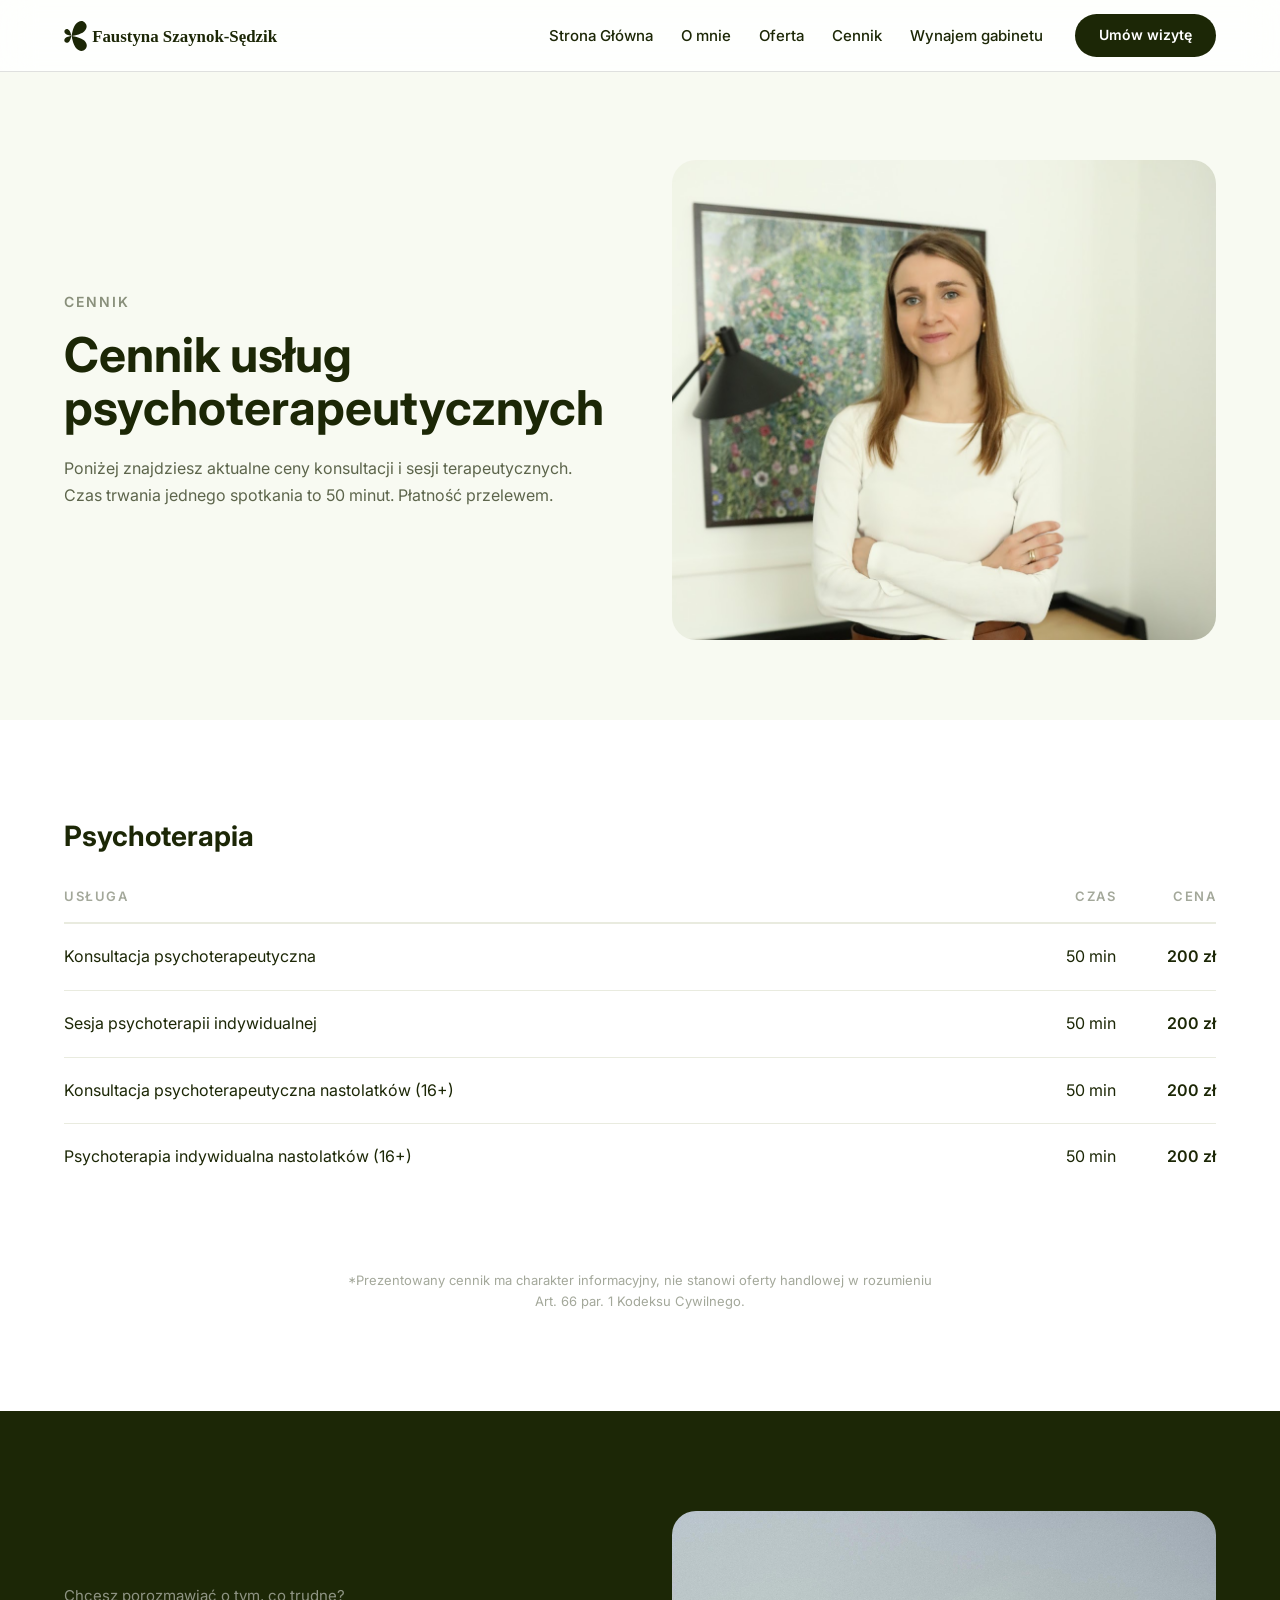
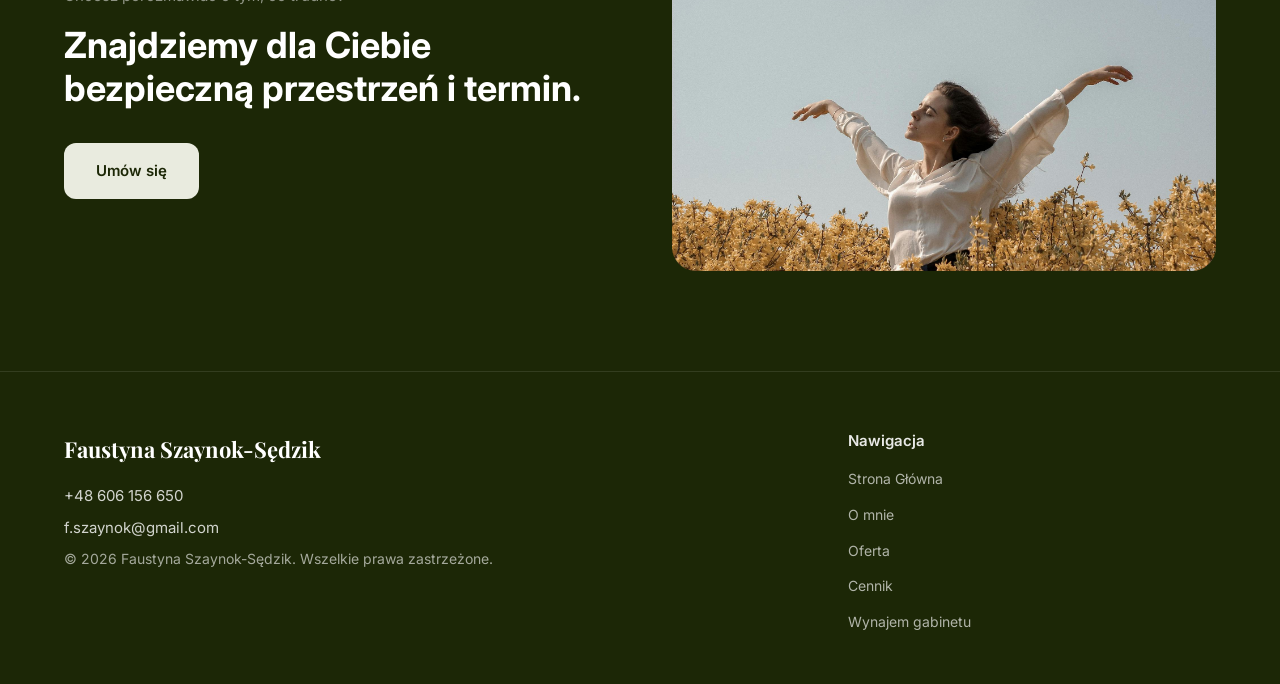
==== commit 49eb7d59: "SEO: Schema.org, sitemap, robots.txt, OG/Twitter tags, lazy loading - Schema.org: poprawny telefon, " ====
--- a/cennik.html
+++ b/cennik.html
@@ -6,6 +6,16 @@
   <title>Cennik — Faustyna Szaynok-Sędzik | Psychoterapeuta Wrocław</title>
   <meta name="description" content="Cennik usług psychoterapeutycznych. Konsultacja psychoterapeutyczna, sesja terapeutyczna, wynajem gabinetów. Faustyna Szaynok-Sędzik, Wrocław.">
   <link rel="icon" href="assets/images/favicon.png" type="image/png">
+  <link rel="canonical" href="https://faustynaszaynok.pl/cennik.html">
+  <meta property="og:title" content="Cennik — Faustyna Szaynok-Sędzik | Psychoterapeuta Wrocław">
+  <meta property="og:description" content="Cennik usług psychoterapeutycznych. Konsultacja i sesja 200 zł / 50 min. Faustyna Szaynok-Sędzik, Wrocław.">
+  <meta property="og:image" content="https://faustynaszaynok.pl/assets/images/og-image.png">
+  <meta property="og:type" content="website">
+  <meta property="og:url" content="https://faustynaszaynok.pl/cennik.html">
+  <meta name="twitter:card" content="summary_large_image">
+  <meta name="twitter:title" content="Cennik — Faustyna Szaynok-Sędzik | Psychoterapeuta Wrocław">
+  <meta name="twitter:description" content="Cennik usług psychoterapeutycznych. Konsultacja i sesja 200 zł / 50 min.">
+  <meta name="twitter:image" content="https://faustynaszaynok.pl/assets/images/og-image.png">
   <link rel="preconnect" href="https://fonts.googleapis.com">
   <link rel="preconnect" href="https://fonts.gstatic.com" crossorigin>
   <link href="https://fonts.googleapis.com/css2?family=Inter:wght@400;600&family=Playfair+Display:wght@700&display=swap" rel="stylesheet">
@@ -347,7 +357,7 @@
             <a href="/#booking-section" class="pricing-cta__btn pricing-cta__btn--primary">Umów się</a>
           </div>
         </div>
-        <img src="assets/images/bg2.jpeg" alt="Gabinet psychoterapeutyczny Wrocław" class="pricing-cta__image">
+        <img src="assets/images/bg2.jpeg" alt="Gabinet psychoterapeutyczny Wrocław" class="pricing-cta__image" loading="lazy">
       </div>
     </div>
   </section>
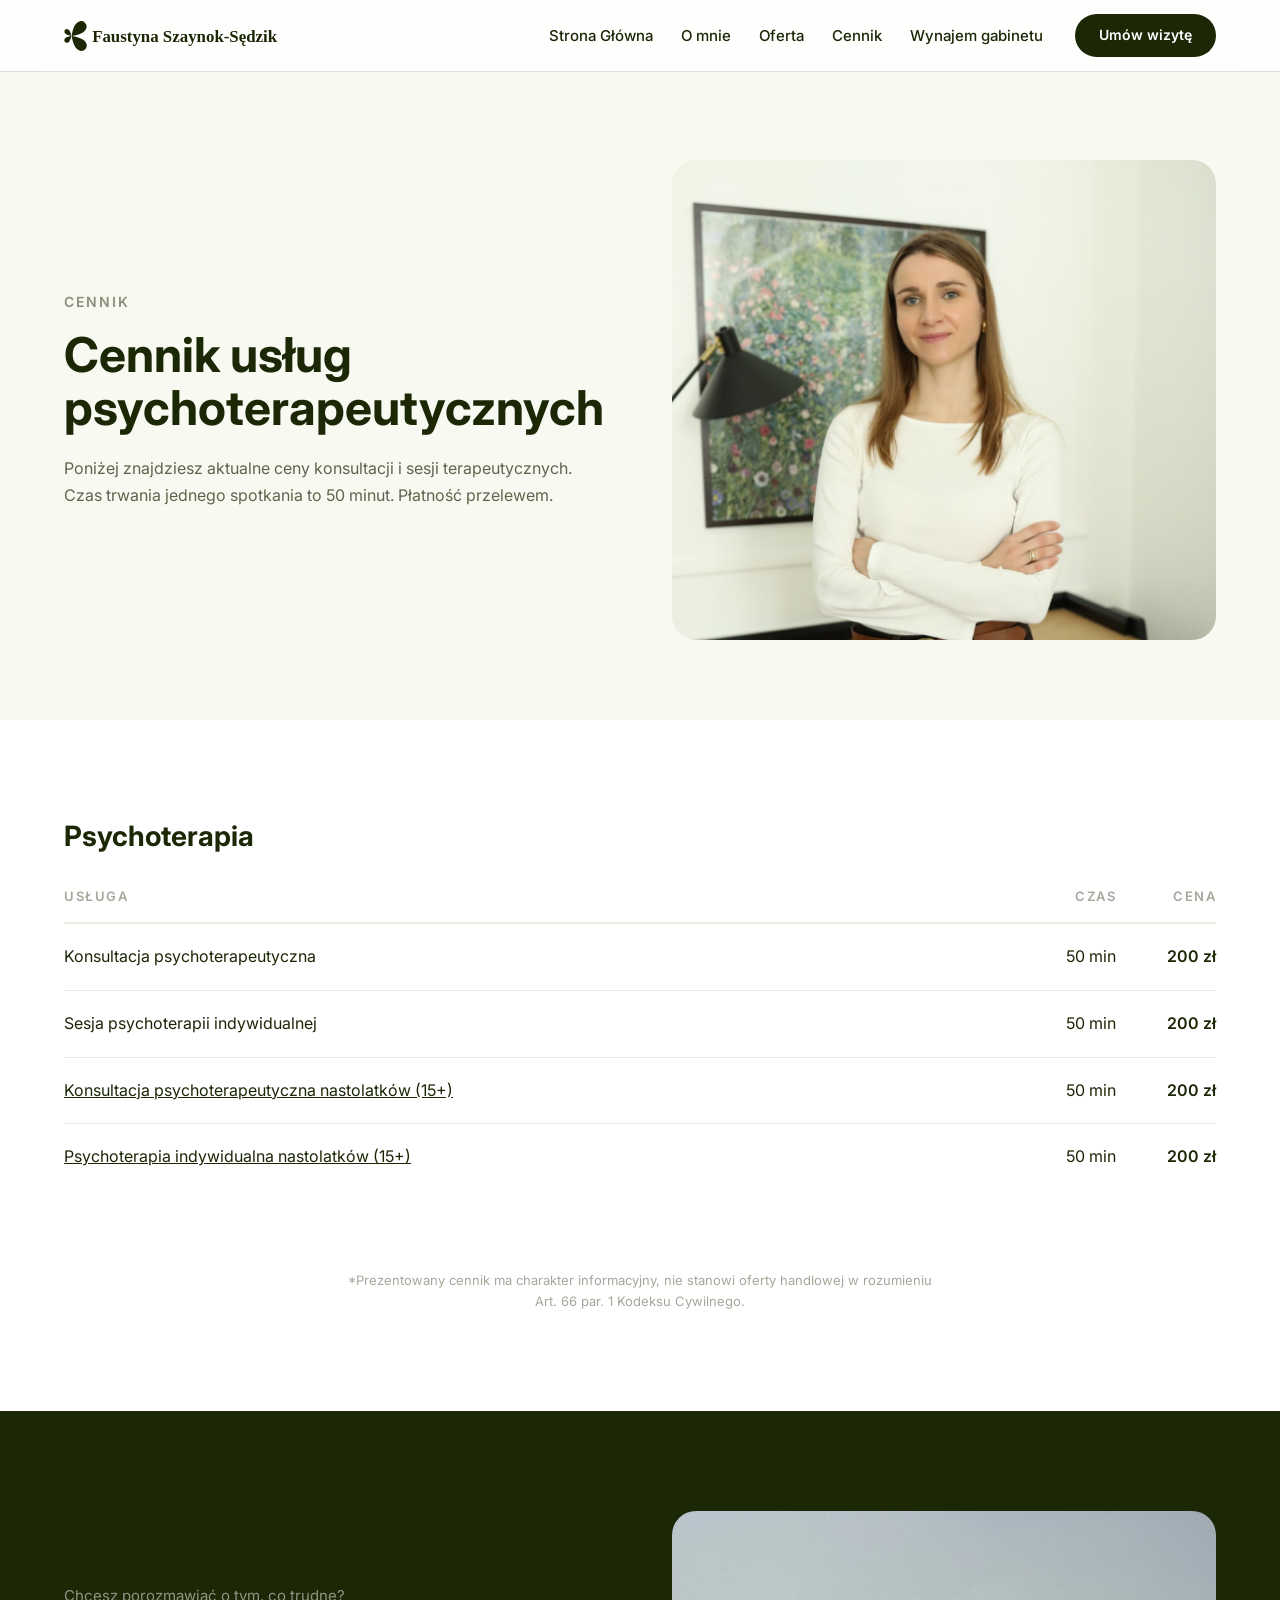
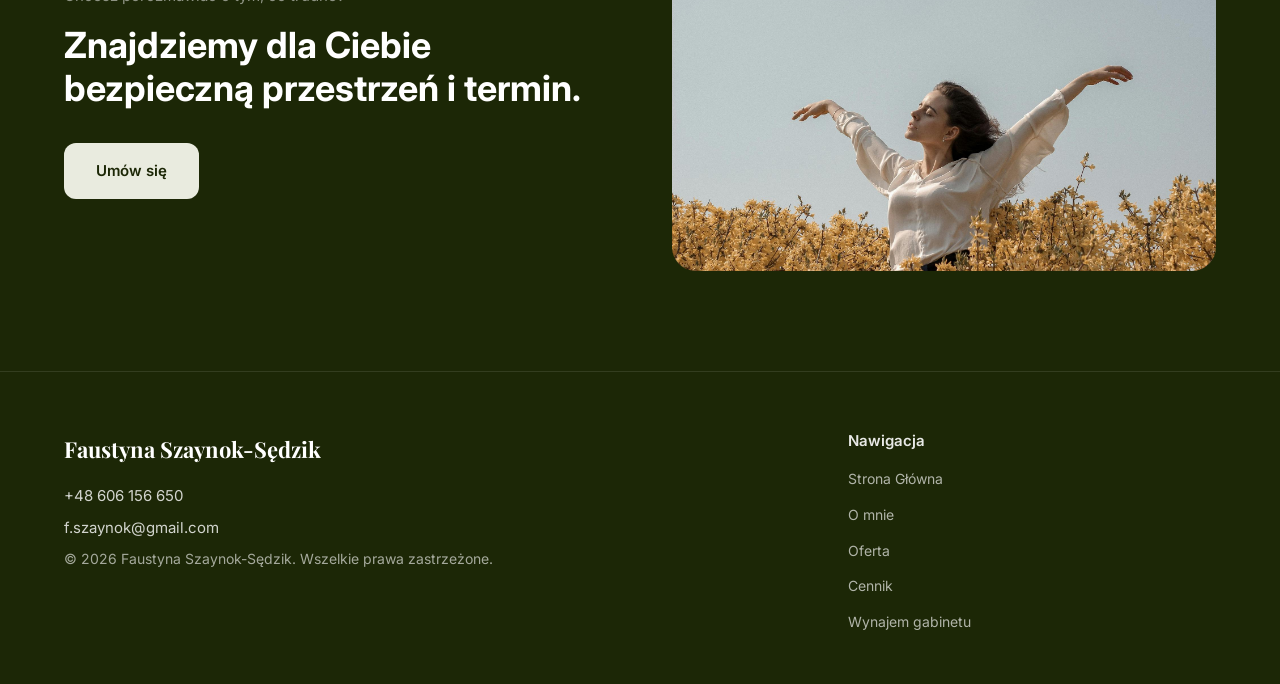
==== commit 5ebbe99f: "SEO: dedykowane podstrony terapia nastolatków + młodych dorosłych, llms.txt - Nowa podstrona terapia" ====
--- a/cennik.html
+++ b/cennik.html
@@ -259,11 +259,50 @@
       }
     }
   </style>
+
+  <script type="application/ld+json">
+  {
+    "@context": "https://schema.org",
+    "@type": "BreadcrumbList",
+    "itemListElement": [
+      {
+        "@type": "ListItem",
+        "position": 1,
+        "name": "Strona główna",
+        "item": "https://faustynaszaynok.pl/"
+      },
+      {
+        "@type": "ListItem",
+        "position": 2,
+        "name": "Cennik",
+        "item": "https://faustynaszaynok.pl/cennik.html"
+      }
+    ]
+  }
+  </script>
+
+  <script type="application/ld+json">
+  {
+    "@context": "https://schema.org",
+    "@type": "MedicalBusiness",
+    "name": "Faustyna Szaynok-Sędzik — Psychoterapia",
+    "url": "https://faustynaszaynok.pl/",
+    "telephone": "+48606156650",
+    "email": "f.szaynok@gmail.com",
+    "address": {
+      "@type": "PostalAddress",
+      "streetAddress": "ul. Benedykta Polaka 21/8",
+      "addressLocality": "Wrocław",
+      "postalCode": "51-648",
+      "addressCountry": "PL"
+    }
+  }
+  </script>
 </head>
 <body>
 
   <!-- ========== NAV ========== -->
-  <nav class="nav" id="nav">
+  <nav class="nav" id="nav" aria-label="Nawigacja główna">
     <div class="container nav__inner">
       <a href="/" class="nav__logo">
         <img src="assets/images/logo-small.svg" alt="Faustyna Szaynok-Sędzik — Psychoterapia" class="nav__logo-img">
@@ -328,12 +367,12 @@
               <td>200 zł</td>
             </tr>
             <tr>
-              <td>Konsultacja psychoterapeutyczna nastolatków (16+)</td>
+              <td><a href="terapia-nastolatkow.html" style="text-decoration: underline; color: inherit;">Konsultacja psychoterapeutyczna nastolatków (15+)</a></td>
               <td>50 min</td>
               <td>200 zł</td>
             </tr>
             <tr>
-              <td>Psychoterapia indywidualna nastolatków (16+)</td>
+              <td><a href="terapia-nastolatkow.html" style="text-decoration: underline; color: inherit;">Psychoterapia indywidualna nastolatków (15+)</a></td>
               <td>50 min</td>
               <td>200 zł</td>
             </tr>
@@ -371,7 +410,7 @@
         <p class="footer__contact"><a href="mailto:f.szaynok@gmail.com">f.szaynok@gmail.com</a></p>
         <p class="footer__copy">&copy; 2026 Faustyna Szaynok-Sędzik. Wszelkie prawa zastrzeżone.</p>
       </div>
-      <nav class="footer__nav">
+      <nav class="footer__nav" aria-label="Nawigacja stopki">
         <h4 class="footer__nav-title">Nawigacja</h4>
         <ul class="footer__nav-list">
           <li><a href="/">Strona Główna</a></li>
--- a/css/style.css
+++ b/css/style.css
@@ -9,7 +9,7 @@
   --color-offwhite: #F8FAF2;
   --color-border: rgba(0, 0, 0, 0.12);
 
-  --font-heading: 'Satoshi', 'Inter', sans-serif;
+  --font-heading: 'Inter', sans-serif;
   --font-body: 'Inter', sans-serif;
   --font-logo: 'Playfair Display', Georgia, serif;
 
@@ -382,11 +382,15 @@
 }
 
 .about__text-wrapper .about__text:nth-child(n+2) {
-  display: none;
+  height: 0;
+  overflow: hidden;
+  margin-bottom: 0;
 }
 
 .about__text-wrapper.expanded .about__text:nth-child(n+2) {
-  display: block;
+  height: auto;
+  overflow: visible;
+  margin-bottom: 16px;
 }
 
 .about__text-wrapper:not(.expanded)::after {
